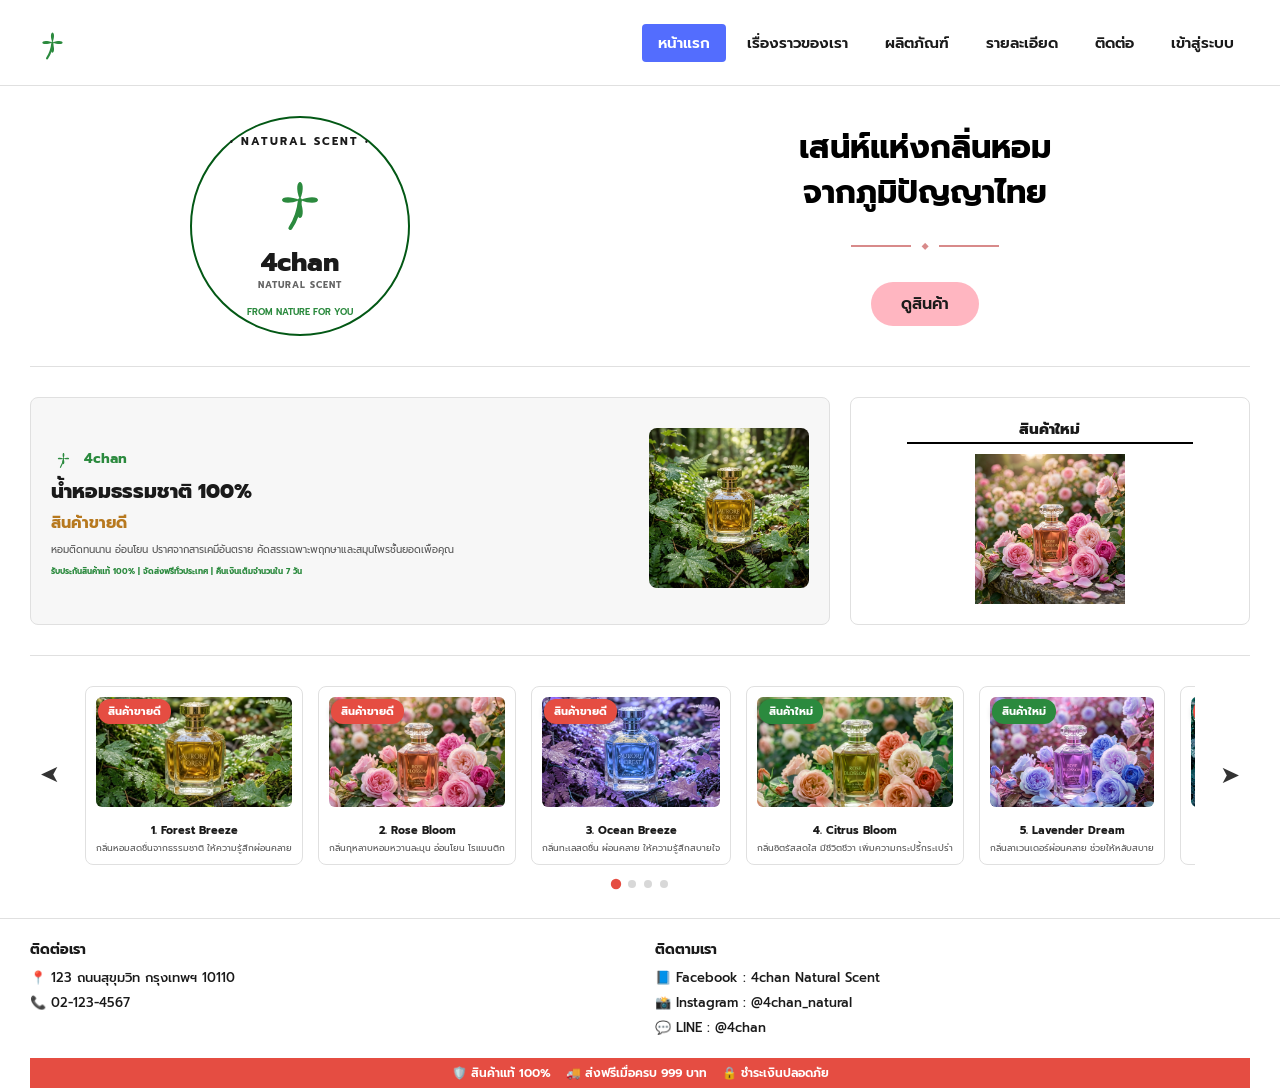
==== index.html @ 2dde5c66 "Add files via upload" ====
<!DOCTYPE html>
<html lang="th">

<head>
    <meta charset="UTF-8">
    <meta name="viewport" content="width=device-width, initial-scale=1.0">
    <title>4chan Natural Scent - หน้าแรก</title>
    <link rel="stylesheet" href="style.css">
</head>

<body>

    <div class="page-container">
        <!-- Header -->
        <header>
            <a href="index.html" class="logo-container">
                <div class="logo-img">
                    <!-- Inline Clover SVG Logo -->
                    <svg viewBox="0 0 100 100" width="100%" height="100%">
                        <path d="M50,50 C38,20 62,20 50,50 C20,38 20,62 50,50 C62,80 38,80 50,50 C80,62 80,38 50,50 Z"
                            fill="#2b8a3e" />
                        <path d="M50,50 Q48,70 38,85" stroke="#2b8a3e" stroke-width="5" stroke-linecap="round"
                            fill="none" />
                    </svg>
                </div>
            </a>
            <nav>
                <a href="index.html" class="active">หน้าแรก</a>
                <a href="about.html">เรื่องราวของเรา</a>
                <a href="products.html">ผลิตภัณฑ์</a>
                <a href="details.html">รายละเอียด</a>
                <a href="contact.html">ติดต่อ</a>
                <a href="login.html">เข้าสู่ระบบ</a>
            </nav>
            <!-- Hamburger Menu Button -->
            <button class="hamburger-btn" id="hamburgerBtn" aria-label="เปิดเมนู">
                <span class="bar"><span class="dot"></span><span class="line"></span></span>
                <span class="bar"><span class="dot"></span><span class="line"></span></span>
                <span class="bar"><span class="dot"></span><span class="line"></span></span>
            </button>
        </header>

        <!-- Mobile Navigation Overlay -->
        <div class="mobile-nav-overlay" id="mobileNavOverlay"></div>
        <div class="mobile-nav-panel" id="mobileNavPanel">
            <button class="mobile-close-btn" id="mobileCloseBtn" aria-label="ปิดเมนู">✕</button>
            <a href="index.html" class="active">หน้าแรก</a>
            <a href="about.html">เรื่องราวของเรา</a>
            <a href="products.html">ผลิตภัณฑ์</a>
            <a href="details.html">รายละเอียด</a>
            <a href="contact.html">ติดต่อ</a>
            <a href="login.html">เข้าสู่ระบบ</a>
        </div>

        <!-- Main Content -->
        <main>
            <!-- Hero Section -->
            <div class="home-hero-section">
                <div class="home-hero-left">
                    <!-- Large Round Logo Wrapper -->
                    <div
                        style="border: 2px solid #035815; border-radius: 50%; padding: 25px; width: 220px; height: 220px; display: flex; flex-direction: column; align-items: center; justify-content: center; position: relative;">
                        <div
                            style="position: absolute; top: 15px; font-size: 11px; font-weight: 700; letter-spacing: 2px;">
                            • NATURAL SCENT •</div>
                        <div style="width: 80px; height: 80px;">
                            <svg viewBox="0 0 100 100" width="100%" height="100%">
                                <path
                                    d="M50,50 C38,20 62,20 50,50 C20,38 20,62 50,50 C62,80 38,80 50,50 C80,62 80,38 50,50 Z"
                                    fill="#2b8a3e" />
                                <path d="M50,50 Q48,70 38,85" stroke="#2b8a3e" stroke-width="5" stroke-linecap="round"
                                    fill="none" />
                            </svg>
                        </div>
                        <div
                            style="font-size: 26px; font-weight: 800; color: #1a1a1a; margin-top: 10px; line-height: 1;">
                            4chan</div>
                        <div
                            style="font-size: 9px; font-weight: 700; color: #666; letter-spacing: 1px; margin-top: 2px;">
                            NATURAL SCENT</div>
                        <div
                            style="position: absolute; bottom: 15px; font-size: 9px; font-weight: 600; color: #2b8a3e;">
                            FROM NATURE FOR YOU</div>
                    </div>
                </div>
                <div class="home-hero-right">
                    <h1 class="home-hero-title">เสน่ห์แห่งกลิ่นหอม<br>จากภูมิปัญญาไทย</h1>
                    <div class="ornament-line">
                        <span class="ornament-diamond">◆</span>
                    </div>
                    <a href="products.html" class="btn-view-products">ดูสินค้า</a>
                </div>
            </div>

            <!-- Bestsellers & New Row -->
            <div class="home-row-1">
                <div class="bestseller-banner">
                    <div style="max-width: 60%;">
                        <div style="display: flex; align-items: center; gap: 8px; margin-bottom: 5px;">
                            <div style="width: 25px; height: 25px;">
                                <svg viewBox="0 0 100 100" width="100%" height="100%">
                                    <path
                                        d="M50,50 C38,20 62,20 50,50 C20,38 20,62 50,50 C62,80 38,80 50,50 C80,62 80,38 50,50 Z"
                                        fill="#2b8a3e" />
                                    <path d="M50,50 Q48,70 38,85" stroke="#2b8a3e" stroke-width="5"
                                        stroke-linecap="round" fill="none" />
                                </svg>
                            </div>
                            <span style="font-size: 14px; font-weight: 700; color: #2b8a3e;">4chan</span>
                        </div>
                        <h2 style="font-size: 20px; font-weight: 800; margin-bottom: 5px;">น้ำหอมธรรมชาติ 100%</h2>
                        <h3 style="font-size: 16px; font-weight: 700; color: #b7791f; margin-bottom: 8px;">สินค้าขายดี
                        </h3>
                        <p style="font-size: 10px; color: #555; line-height: 1.4; margin-bottom: 8px;">หอมติดทนนาน
                            อ่อนโยน ปราศจากสารเคมีอันตราย คัดสรรเฉพาะพฤกษาและสมุนไพรชั้นยอดเพื่อคุณ</p>
                        <span
                            style="font-size: 8px; color: #2b8a3e; font-weight: 700; display: block;">รับประกันสินค้าแท้
                            100% | จัดส่งฟรีทั่วประเทศ | คืนเงินเต็มจำนวนใน 7 วัน</span>
                    </div>
                    <div style="width: 40%; text-align: right;">
                        <img src="assets/forest_breeze.png" alt="Best Seller"
                            style="max-width: 100%; max-height: 160px; object-fit: contain; border-radius: 8px;">
                    </div>
                </div>

                <div class="new-product-banner">
                    <h4
                        style="font-size: 15px; font-weight: 800; border-bottom: 2px solid #000; padding-bottom: 2px; width: 80%;">
                        สินค้าใหม่</h4>
                    <img src="assets/rose_bloom.png" alt="New Product">
                </div>
            </div>

            <!-- Carousel / Slider -->
            <div class="home-carousel-section">
                <div class="carousel-container">
                    <button class="carousel-btn" style="transform: rotate(180deg);">&#10148;</button>

                    <div class="carousel-track">
                        <!-- Product 1 -->
                        <div class="carousel-card">
                            <span class="card-badge">สินค้าขายดี</span>
                            <img src="assets/forest_breeze.png" alt="Forest Breeze">
                            <h5>1. Forest Breeze</h5>
                            <p>กลิ่นหอมสดชื่นจากธรรมชาติ ให้ความรู้สึกผ่อนคลาย</p>
                        </div>
                        <!-- Product 2 -->
                        <div class="carousel-card">
                            <span class="card-badge">สินค้าขายดี</span>
                            <img src="assets/rose_bloom.png" alt="Rose Bloom">
                            <h5>2. Rose Bloom</h5>
                            <p>กลิ่นกุหลาบหอมหวานละมุน อ่อนโยน โรแมนติก</p>
                        </div>
                        <!-- Product 3 -->
                        <div class="carousel-card">
                            <span class="card-badge">สินค้าขายดี</span>
                            <img src="assets/forest_breeze.png" alt="Ocean Breeze" style="filter: hue-rotate(180deg);">
                            <h5>3. Ocean Breeze</h5>
                            <p>กลิ่นทะเลสดชื่น ผ่อนคลาย ให้ความรู้สึกสบายใจ</p>
                        </div>
                        <!-- Product 4 -->
                        <div class="carousel-card">
                            <span class="card-badge new">สินค้าใหม่</span>
                            <img src="assets/rose_bloom.png" alt="Citrus Bloom" style="filter: hue-rotate(45deg);">
                            <h5>4. Citrus Bloom</h5>
                            <p>กลิ่นซิตรัสสดใส มีชีวิตชีวา เพิ่มความกระปรี้กระเปร่า</p>
                        </div>
                        <!-- Product 5 -->
                        <div class="carousel-card">
                            <span class="card-badge new">สินค้าใหม่</span>
                            <img src="assets/rose_bloom.png" alt="Lavender Dream" style="filter: hue-rotate(270deg);">
                            <h5>5. Lavender Dream</h5>
                            <p>กลิ่นลาเวนเดอร์ผ่อนคลาย ช่วยให้หลับสบาย</p>
                        </div>
                        <!-- Product 6 -->
                        <div class="carousel-card">
                            <span class="card-badge">สินค้าขายดี</span>
                            <img src="assets/forest_breeze.png" alt="Jasmine Whisper"
                                style="filter: hue-rotate(90deg);">
                            <h5>6. Jasmine Whisper</h5>
                            <p>กลิ่นมะลิหอมอ่อนโยน สะอาดบริสุทธิ์</p>
                        </div>
                    </div>

                    <button class="carousel-btn">&#10148;</button>
                </div>

                <div class="carousel-dots">
                    <span class="dot active"></span>
                    <span class="dot"></span>
                    <span class="dot"></span>
                    <span class="dot"></span>
                </div>
            </div>
        </main>

        <!-- Footer -->
        <footer>
            <div class="footer-info">
                <div class="footer-col">
                    <h4>ติดต่อเรา</h4>
                    <ul>
                        <li>📍 123 ถนนสุขุมวิท กรุงเทพฯ 10110</li>
                        <li>📞 02-123-4567</li>
                    </ul>
                </div>
                <div class="footer-col">
                    <h4>ติดตามเรา</h4>
                    <ul>
                        <li>📘 Facebook : 4chan Natural Scent</li>
                        <li>📸 Instagram : @4chan_natural</li>
                        <li>💬 LINE : @4chan</li>
                    </ul>
                </div>
            </div>
            <div class="bottom-promo-banner">
                <span>🛡️ สินค้าแท้ 100%</span>
                <span>🚚 ส่งฟรีเมื่อครบ 999 บาท</span>
                <span>🔒 ชำระเงินปลอดภัย</span>
            </div>
        </footer>
    </div>

    <script src="app.js"></script>
</body>

</html>
---- style.css ----
@import url('https://fonts.googleapis.com/css2?family=Prompt:wght@300;400;500;600;700&display=swap');

:root {
    --primary-color: #2b8a3e;
    /* Clover Green */
    --active-bg: #536dfe;
    /* Blue/purple for active menu */
    --accent-purple: #9094f9;
    /* Button and badge purple */
    --light-purple: #d2d4fc;
    /* Input label background */
    --text-dark: #1a1a1a;
    --text-muted: #555555;
    --bg-light: #f5f5f5;
    --bg-card: #f9f9f9;
    --border-color: #e0e0e0;
    --red-banner-bg: #e54d42;
}

* {
    box-sizing: border-box;
    margin: 0;
    padding: 0;
    font-family: 'Prompt', sans-serif;
}

html {
    scroll-behavior: smooth;
}

body {
    background-color: #ffffff;
    color: var(--text-dark);
    display: flex;
    justify-content: center;
    align-items: flex-start;
    min-height: 100vh;
    padding: 0;
    margin: 0;
}

/* Main Outer Container to match the card/frame style of screenshots */
.page-container {
    width: 100%;
    max-width: 100%;
    min-height: 100vh;
    background: #ffffff;
    box-shadow: none;
    border-radius: 0;
    border: none;
    overflow: hidden;
    display: flex;
    flex-direction: column;
}

/* Header Styles */
header {

    display: flex;
    justify-content: space-between;
    align-items: center;
    padding: 20px 30px;
    background-color: #ffffff;
    border-bottom: 1px solid var(--border-color);
}

.logo-container {
    display: flex;
    align-items: center;
    gap: 10px;
    text-decoration: none;
    color: inherit;
}

.logo-img {
    width: 45px;
    height: 45px;
}

nav {
    display: flex;
    align-items: center;
    gap: 5px;
}

nav a {
    text-decoration: none;
    color: var(--text-dark);
    font-weight: 600;
    font-size: 15px;
    padding: 8px 16px;
    border-radius: 4px;
    transition: all 0.2s ease;
}

nav a:hover {
    background-color: rgba(83, 109, 254, 0.1);
}

nav a.active {
    background-color: var(--active-bg);
    color: #ffffff;
}

/* ==================== HAMBURGER MENU ==================== */
.hamburger-btn {
    display: none;
    flex-direction: column;
    justify-content: center;
    align-items: center;
    gap: 5px;
    background: none;
    border: none;
    cursor: pointer;
    padding: 8px;
    z-index: 1100;
}

.hamburger-btn .bar {
    display: flex;
    align-items: center;
    gap: 8px;
}

.hamburger-btn .bar .dot {
    width: 12px;
    height: 12px;
    border: 2.5px solid var(--text-dark);
    border-radius: 50%;
    background: transparent;
    flex-shrink: 0;
}

.hamburger-btn .bar .line {
    width: 32px;
    height: 6px;
    background-color: var(--text-dark);
    border-radius: 4px;
    transition: all 0.3s ease;
}

/* Mobile overlay nav */
.mobile-nav-overlay {
    display: none;
    position: fixed;
    top: 0;
    left: 0;
    width: 100%;
    height: 100%;
    background: rgba(0, 0, 0, 0.6);
    z-index: 1050;
    opacity: 0;
    transition: opacity 0.3s ease;
}

.mobile-nav-overlay.active {
    display: block;
    opacity: 1;
}

.mobile-nav-panel {
    position: fixed;
    top: 0;
    right: -300px;
    width: 280px;
    height: 100%;
    background: #ffffff;
    z-index: 1060;
    padding: 80px 30px 30px 30px;
    box-shadow: -4px 0 15px rgba(0, 0, 0, 0.1);
    transition: right 0.3s ease;
    display: flex;
    flex-direction: column;
    gap: 10px;
}

.mobile-nav-panel.active {
    right: 0;
}

.mobile-nav-panel a {
    text-decoration: none;
    color: var(--text-dark);
    font-weight: 600;
    font-size: 16px;
    padding: 12px 16px;
    border-radius: 8px;
    transition: all 0.2s ease;
    display: block;
}

.mobile-nav-panel a:hover {
    background-color: rgba(83, 109, 254, 0.1);
}

.mobile-nav-panel a.active {
    background-color: var(--active-bg);
    color: #ffffff;
}

.mobile-close-btn {
    position: absolute;
    top: 20px;
    right: 20px;
    background: none;
    border: none;
    font-size: 28px;
    cursor: pointer;
    color: var(--text-dark);
    width: 40px;
    height: 40px;
    display: flex;
    align-items: center;
    justify-content: center;
    border-radius: 50%;
    transition: background 0.2s ease;
}

.mobile-close-btn:hover {
    background-color: rgba(0, 0, 0, 0.05);
}

@media (max-width: 768px) {
    .hamburger-btn {
        display: flex;
    }

    header nav {
        display: none;
    }
}

/* Footer Styles */
footer {
    background-color: #ffffff;
    border-top: 1px solid var(--border-color);
    padding: 20px 30px 0 30px;
}

.footer-info {
    display: grid;
    grid-template-columns: 1fr 1fr;
    gap: 30px;
    padding-bottom: 15px;
}

@media (max-width: 600px) {
    .footer-info {
        grid-template-columns: 1fr;
        gap: 15px;
    }
}

.footer-col h4 {
    font-size: 14px;
    font-weight: 700;
    margin-bottom: 8px;
    color: var(--text-dark);
}

.footer-col ul {
    list-style: none;
}

.footer-col ul li {
    font-size: 13px;
    color: var(--text-dark);
    margin-bottom: 6px;
    display: flex;
    align-items: center;
    gap: 6px;
    font-weight: 500;
}

/* Bottom Red Promo Banner */
.bottom-promo-banner {
    background-color: var(--red-banner-bg);
    color: #ffffff;
    text-align: center;
    padding: 6px 15px;
    font-size: 12px;
    font-weight: 600;
    display: flex;
    justify-content: center;
    align-items: center;
    gap: 15px;
}

.bottom-promo-banner span {
    display: flex;
    align-items: center;
    gap: 4px;
}

/* Common Layout Components */

/* Main content wrapper */
main {
    padding: 30px;
    flex-grow: 1;
}

/* Banner image placeholder / container style */
.hero-banner {
    border-radius: 8px;
    overflow: hidden;
    margin-bottom: 25px;
    border: 1px solid var(--border-color);
}

.hero-banner img {
    width: 100%;
    height: auto;
    display: block;
}

/* Common pill badges */
.badge-pill {
    background-color: var(--accent-purple);
    color: #ffffff;
    padding: 6px 20px;
    border-radius: 20px;
    font-weight: 600;
    font-size: 14px;
    display: inline-block;
}

/* ==================== HOME PAGE (`index.html`) ==================== */
.home-hero-section {
    display: grid;
    grid-template-columns: 1fr 1.2fr;
    gap: 30px;
    align-items: center;
    margin-bottom: 30px;
    border-bottom: 1px solid var(--border-color);
    padding-bottom: 30px;
}

.home-hero-left {
    display: flex;
    flex-direction: column;
    align-items: center;
    text-align: center;
}

.home-hero-logo {
    width: 200px;
    height: 200px;
    margin-bottom: 15px;
}

.home-hero-right {
    text-align: center;
}

.home-hero-title {
    font-size: 32px;
    font-weight: 700;
    line-height: 1.4;
    margin-bottom: 20px;
    color: #000000;
}

.ornament-line {
    display: flex;
    align-items: center;
    justify-content: center;
    gap: 10px;
    margin-bottom: 25px;
}

.ornament-line::before,
.ornament-line::after {
    content: "";
    height: 2px;
    width: 60px;
    background-color: #d88a8a;
    display: inline-block;
}

.ornament-diamond {
    color: #d88a8a;
    font-size: 14px;
}

.btn-view-products {
    background-color: #FFB6C1;
    color: #1a1a1a;
    padding: 10px 30px;
    border-radius: 25px;
    text-decoration: none;
    font-weight: 600;
    font-size: 16px;
    display: inline-block;
    transition: background 0.2s ease;
}

.btn-view-products:hover {
    background-color: #ffa4b2;
}

.home-row-1 {
    display: grid;
    grid-template-columns: 2fr 1fr;
    gap: 20px;
    margin-bottom: 30px;
}

.bestseller-banner {
    background: #f7f7f7;
    border: 1px solid var(--border-color);
    border-radius: 8px;
    padding: 20px;
    display: flex;
    align-items: center;
    justify-content: space-between;
    gap: 20px;
}

.new-product-banner {
    background: #ffffff;
    border: 1px solid var(--border-color);
    border-radius: 8px;
    padding: 20px;
    display: flex;
    flex-direction: column;
    align-items: center;
    justify-content: center;
    text-align: center;
}

.new-product-banner img {
    max-height: 150px;
    object-fit: contain;
    margin-top: 10px;
}

.home-carousel-section {
    position: relative;
    border-top: 1px solid var(--border-color);
    padding-top: 30px;
}

.carousel-container {
    display: flex;
    align-items: center;
    justify-content: space-between;
    gap: 15px;
}

.carousel-track {
    display: flex;
    gap: 15px;
    overflow-x: auto;
    scroll-behavior: smooth;
    -webkit-overflow-scrolling: touch;
    scrollbar-width: none;
    width: 100%;
}

.carousel-track::-webkit-scrollbar {
    display: none;
}

.carousel-card {
    background: #ffffff;
    border: 1px solid var(--border-color);
    border-radius: 8px;
    padding: 10px;
    text-align: center;
    position: relative;
    min-width: calc((100% - 75px) / 6);
    flex-shrink: 0;
    transition: transform 0.25s ease, box-shadow 0.25s ease;
    cursor: pointer;
}

.carousel-card:hover {
    transform: translateY(-4px);
    box-shadow: 0 6px 16px rgba(0, 0, 0, 0.1);
}

.card-badge {
    position: absolute;
    top: 12px;
    left: 12px;
    z-index: 15;
    background-color: #e54d42;
    color: white;
    font-size: 11px;
    padding: 4px 10px;
    border-radius: 12px;
    font-weight: 700;
    white-space: nowrap;
    box-shadow: 0 2px 6px rgba(0, 0, 0, 0.2);
}

.card-badge.new {
    background-color: var(--primary-color);
}

.carousel-card img {
    width: 100%;
    height: 110px;
    object-fit: cover;
    border-radius: 6px;
    margin-bottom: 8px;
}

.carousel-card h5 {
    font-size: 11px;
    font-weight: 700;
    margin-bottom: 4px;
}

.carousel-card p {
    font-size: 9px;
    color: var(--text-muted);
    line-height: 1.2;
}

.carousel-btn {
    background: none;
    border: none;
    font-size: 24px;
    cursor: pointer;
    color: #333333;
    padding: 10px;
    transition: color 0.2s ease, transform 0.2s ease;
    flex-shrink: 0;
}

.carousel-btn:hover {
    color: var(--primary-color);
    transform: scale(1.2);
}

.carousel-dots {
    display: flex;
    justify-content: center;
    gap: 8px;
    margin-top: 15px;
}

.dot {
    width: 8px;
    height: 8px;
    border-radius: 50%;
    background-color: #d8d8d8;
    cursor: pointer;
    transition: background-color 0.3s ease, transform 0.2s ease;
}

.dot:hover {
    transform: scale(1.3);
}

.dot.active {
    background-color: var(--red-banner-bg);
    transform: scale(1.3);
}

/* ==================== ABOUT US PAGE (`about.html`) ==================== */
.about-section {
    margin-bottom: 30px;
}

.about-intro-grid {
    display: grid;
    grid-template-columns: 1fr 1.2fr;
    gap: 30px;
    align-items: center;
    margin-top: 25px;
}

.about-intro-img {
    width: 100%;
    border-radius: 8px;
    object-fit: cover;
}

.about-intro-box {
    background-color: #fca5a5;
    /* Pink/peach tone */
    color: #1a1c3d;
    padding: 30px;
    border-radius: 50px;
    /* Highly rounded as in screenshot */
    text-align: center;
    box-shadow: 0 4px 10px rgba(0, 0, 0, 0.05);
}

.about-intro-box h3 {
    font-size: 22px;
    font-weight: 700;
    margin-bottom: 12px;
}

.about-intro-box p {
    font-size: 14px;
    font-weight: 600;
    line-height: 1.6;
}

.scent-identities {
    margin-top: 35px;
    border-top: 1px solid var(--border-color);
    padding-top: 30px;
}

.scent-grid {
    display: grid;
    grid-template-columns: repeat(6, 1fr);
    gap: 15px;
    margin-top: 20px;
}

.scent-card {
    text-align: center;
    cursor: pointer;
    transition: transform 0.25s ease, box-shadow 0.25s ease;
    padding: 8px;
    border-radius: 8px;
    background: #ffffff;
    border: 1px solid var(--border-color);
}

.scent-card:hover {
    transform: translateY(-4px);
    box-shadow: 0 6px 16px rgba(140, 75, 39, 0.15);
    border-color: #8c4b27;
}

.scent-banner-card {
    transition: transform 0.25s ease, filter 0.25s ease;
}

.scent-banner-card:hover {
    transform: translateY(-4px);
    filter: brightness(1.08);
}

.scent-card img {
    width: 100%;
    aspect-ratio: 1;
    object-fit: cover;
    border-radius: 6px;
    margin-bottom: 6px;
}

.scent-card span {
    display: block;
    font-size: 12px;
    font-weight: 700;
    color: #8c4b27;
}

.scent-read-hint {
    font-size: 9px !important;
    font-weight: 600 !important;
    color: #9333ea !important;
    background: #f3e8ff;
    border-radius: 10px;
    padding: 2px 6px;
    margin-top: 4px;
}

/* ==================== PRODUCTS PAGE (`products.html`) ==================== */
.products-layout {
    display: grid;
    grid-template-columns: 240px 1fr;
    gap: 25px;
}

.sidebar-filter {
    background-color: #e5e5e5;
    border-radius: 20px;
    padding: 20px;
    display: flex;
    flex-direction: column;
    gap: 20px;
}

.filter-group {
    border-bottom: 1px solid #cccccc;
    padding-bottom: 15px;
}

.filter-group:last-child {
    border-bottom: none;
}

.filter-group h4 {
    font-size: 15px;
    font-weight: 700;
    margin-bottom: 10px;
}

.filter-option {
    display: flex;
    align-items: center;
    gap: 8px;
    margin-bottom: 8px;
    font-size: 13px;
    font-weight: 600;
    cursor: pointer;
}

.filter-option input[type="checkbox"] {
    appearance: none;
    width: 14px;
    height: 14px;
    background-color: #fbc2c2;
    border-radius: 2px;
    outline: none;
    cursor: pointer;
    display: inline-block;
    position: relative;
}

.filter-option input[type="checkbox"]:checked::after {
    content: "✓";
    position: absolute;
    color: #ffffff;
    font-size: 10px;
    left: 2px;
    top: -2px;
}

.filter-option input[type="checkbox"]:checked {
    background-color: var(--accent-purple);
}

.sidebar-buttons {
    display: flex;
    flex-direction: column;
    gap: 10px;
}

.btn-sidebar {
    background-color: var(--accent-purple);
    color: #ffffff;
    border: none;
    padding: 8px;
    border-radius: 6px;
    font-weight: 600;
    cursor: pointer;
    font-size: 13px;
    text-align: center;
    transition: background 0.2s ease;
}

.btn-sidebar:hover {
    background-color: #7b80f2;
}

.products-main-grid {
    display: grid;
    grid-template-columns: repeat(3, 1fr);
    gap: 20px;
}

.product-card {
    background-color: #ffffff;
    border: 1px solid var(--border-color);
    border-radius: 8px;
    padding: 10px;
    text-align: center;
    position: relative;
    display: flex;
    flex-direction: column;
    justify-content: space-between;
    transition: transform 0.25s ease, box-shadow 0.25s ease;
    cursor: pointer;
}

.product-card:hover {
    transform: translateY(-4px);
    box-shadow: 0 6px 18px rgba(0, 0, 0, 0.1);
}

.product-card img {
    width: 100%;
    height: 170px;
    object-fit: cover;
    border-radius: 6px;
    margin-bottom: 10px;
    transition: transform 0.3s ease;
}

.product-card:hover img {
    transform: scale(1.03);
}

.product-card h4 {
    font-size: 12px;
    font-weight: 700;
    margin-bottom: 6px;
}

.product-card p {
    font-size: 10px;
    color: var(--text-muted);
    line-height: 1.3;
    margin-bottom: 10px;
    flex-grow: 1;
}

.products-pagination {
    display: flex;
    justify-content: center;
    align-items: center;
    gap: 10px;
    margin-top: 30px;
    font-size: 18px;
    font-weight: 700;
}

.page-num {
    width: 32px;
    height: 32px;
    display: flex;
    align-items: center;
    justify-content: center;
    border-radius: 4px;
    cursor: pointer;
    transition: background-color 0.2s ease, color 0.2s ease;
}

.page-num:hover {
    background-color: rgba(229, 77, 66, 0.2);
}

.page-num.active {
    background-color: var(--red-banner-bg);
    color: white;
}

.page-arrow {
    cursor: pointer;
    padding: 0 10px;
}

/* ==================== DETAILS PAGE (`details.html`) ==================== */
.details-section {
    display: flex;
    flex-direction: column;
    gap: 30px;
}

.details-top {
    display: grid;
    grid-template-columns: 1fr 1.2fr;
    gap: 30px;
    align-items: start;
}

.details-img-container img {
    width: 100%;
    aspect-ratio: 1;
    object-fit: cover;
    border-radius: 120px;
    /* Highly rounded as in screenshot */
    border: 1px solid var(--border-color);
}

.details-info {
    display: flex;
    flex-direction: column;
}

.details-tag-bestseller {
    font-weight: 700;
    font-size: 14px;
    color: #000000;
    margin-bottom: 4px;
}

.details-title {
    font-size: 24px;
    font-weight: 700;
    margin-bottom: 10px;
    border-bottom: 1px solid #000;
    padding-bottom: 4px;
    display: inline-block;
}

.details-subtitle {
    font-size: 14px;
    font-weight: 700;
    color: #000000;
    margin-bottom: 15px;
}

.details-price {
    font-size: 20px;
    font-weight: 700;
    color: #000000;
    margin-bottom: 10px;
}

.details-rating {
    display: flex;
    align-items: center;
    gap: 6px;
    font-size: 13px;
    font-weight: 600;
    margin-bottom: 20px;
}

.details-rating span.stars {
    color: #000000;
}

.details-table {
    width: 100%;
    border-collapse: collapse;
    margin-bottom: 20px;
}

.details-table td {
    padding: 6px 0;
    font-size: 14px;
    font-weight: 700;
    border-bottom: 1px solid var(--border-color);
}

.details-table td:first-child {
    width: 130px;
    color: var(--text-dark);
}

.details-table td:last-child {
    color: var(--text-dark);
}

.quantity-selector {
    display: flex;
    align-items: center;
    gap: 15px;
    margin-bottom: 20px;
    font-weight: 700;
    font-size: 15px;
}

.qty-controls {
    display: flex;
    align-items: center;
    background-color: #cccccc;
    border-radius: 20px;
    overflow: hidden;
}

.qty-btn {
    border: none;
    background: none;
    width: 32px;
    height: 32px;
    font-size: 18px;
    font-weight: 700;
    cursor: pointer;
    display: flex;
    align-items: center;
    justify-content: center;
}

.qty-val {
    width: 40px;
    text-align: center;
    font-weight: 700;
}

.details-action-buttons {
    display: flex;
    gap: 15px;
}

.btn-details {
    background-color: var(--accent-purple);
    color: #ffffff;
    border: none;
    padding: 10px 30px;
    border-radius: 20px;
    font-weight: 700;
    font-size: 14px;
    cursor: pointer;
    transition: background 0.2s;
}

.btn-details:hover {
    background-color: #7b80f2;
}

.details-bottom-grid {
    display: grid;
    grid-template-columns: 1.2fr 1fr;
    gap: 30px;
    align-items: start;
    border-top: 1px solid var(--border-color);
    padding-top: 25px;
}

.desc-card {
    background-color: #b8b9c3;
    border-radius: 12px;
    padding: 20px;
    font-size: 13px;
    font-weight: 600;
    line-height: 1.6;
    color: #000;
}

.pyramid-img {
    width: 100%;
    border-radius: 12px;
    object-fit: cover;
}

.marketing-features {
    grid-column: 1 / -1;
    display: flex;
    justify-content: center;
    flex-wrap: wrap;
    gap: 15px 30px;
    margin-top: 15px;
}

.feature-item {
    display: flex;
    align-items: center;
    gap: 6px;
    font-size: 12px;
    font-weight: 700;
}

/* ==================== CONTACT PAGE (`contact.html`) ==================== */
.contact-container {
    background-color: #b5b5be;
    border-radius: 40px;
    padding: 30px;
    display: grid;
    grid-template-columns: 1fr 1fr;
    gap: 30px;
    margin-top: 20px;
}

@media (max-width: 768px) {
    .contact-container {
        grid-template-columns: 1fr;
    }
}

.contact-form {
    display: flex;
    flex-direction: column;
    gap: 15px;
}

.form-group {
    display: flex;
    flex-direction: column;
    gap: 8px;
}

.form-label {
    background-color: var(--light-purple);
    color: #000000;
    padding: 6px 15px;
    border-radius: 6px;
    font-weight: 700;
    font-size: 13px;
    align-self: flex-start;
}

.form-input {
    width: 100%;
    padding: 10px 15px;
    border: none;
    border-radius: 4px;
    background-color: #ececee;
    font-size: 14px;
}

.form-checkbox-group {
    display: flex;
    flex-direction: column;
    gap: 8px;
}

.checkbox-item {
    display: flex;
    align-items: center;
    gap: 10px;
    font-size: 13px;
    font-weight: 700;
    color: #000;
}

.checkbox-item input[type="checkbox"] {
    appearance: none;
    width: 20px;
    height: 20px;
    background-color: #ececee;
    border-radius: 2px;
    outline: none;
    cursor: pointer;
    position: relative;
}

.checkbox-item input[type="checkbox"]:checked::after {
    content: "✓";
    position: absolute;
    color: var(--accent-purple);
    font-size: 16px;
    left: 4px;
    top: -2px;
    font-weight: bold;
}

.btn-submit {
    background-color: var(--accent-purple);
    color: #000000;
    border: none;
    padding: 10px;
    border-radius: 8px;
    font-weight: 700;
    font-size: 15px;
    cursor: pointer;
    align-self: center;
    width: 200px;
    margin-top: 10px;
    transition: background 0.2s;
}

.btn-submit:hover {
    background-color: #7b80f2;
}

.contact-images {
    display: flex;
    flex-direction: column;
    gap: 20px;
    justify-content: center;
}

.contact-images img {
    width: 100%;
    height: 180px;
    object-fit: cover;
    border-radius: 30px;
    box-shadow: 0 4px 10px rgba(0, 0, 0, 0.1);
}

.contact-banner-quote {
    background-color: #b5b5be;
    border-radius: 12px;
    padding: 15px;
    text-align: center;
    font-size: 13px;
    font-weight: 700;
    line-height: 1.6;
    margin-top: 25px;
    color: #000;
    display: flex;
    align-items: center;
    justify-content: center;
    gap: 8px;
}

/* ==================== LOGIN PAGE (`login.html`) ==================== */

/* Main wrapper to center the form vertically */
.login-main {
    display: flex;
    align-items: center;
    justify-content: center;
    padding: 40px 20px;
    min-height: 60vh;
    background: linear-gradient(135deg, #fdf2f8 0%, #f0fdf4 30%, #faf5ff 60%, #f0fdf4 100%);
}

/* Login card container */
.login-wrapper {
    width: 100%;
    max-width: 460px;
    background: rgba(255, 255, 255, 0.85);
    backdrop-filter: blur(12px);
    -webkit-backdrop-filter: blur(12px);
    border-radius: 28px;
    border: 1px solid rgba(209, 176, 220, 0.35);
    box-shadow:
        0 8px 32px rgba(144, 148, 249, 0.12),
        0 2px 8px rgba(43, 138, 62, 0.06);
    padding: 40px 36px;
    animation: loginFadeIn 0.6s ease-out;
}

@keyframes loginFadeIn {
    from {
        opacity: 0;
        transform: translateY(20px);
    }
    to {
        opacity: 1;
        transform: translateY(0);
    }
}

/* Header section inside card */
.login-header {
    text-align: center;
    margin-bottom: 30px;
}

.login-logo {
    width: 60px;
    height: 60px;
    margin: 0 auto 14px auto;
    animation: loginLogoFloat 3s ease-in-out infinite;
}

@keyframes loginLogoFloat {
    0%, 100% { transform: translateY(0); }
    50% { transform: translateY(-6px); }
}

.login-title {
    font-size: 26px;
    font-weight: 700;
    color: var(--text-dark);
    margin-bottom: 6px;
}

.login-subtitle {
    font-size: 13px;
    font-weight: 500;
    color: var(--text-muted);
    line-height: 1.5;
}

/* Form */
.login-form {
    display: flex;
    flex-direction: column;
    gap: 20px;
}

.login-form-group {
    display: flex;
    flex-direction: column;
    gap: 8px;
}

.login-label {
    display: flex;
    align-items: center;
    gap: 6px;
    font-size: 13px;
    font-weight: 700;
    color: #4a3560;
    background: linear-gradient(135deg, #f3e8ff, #ede9fe);
    padding: 6px 14px;
    border-radius: 8px;
    align-self: flex-start;
}

.login-label-icon {
    font-size: 14px;
}

.login-input {
    width: 100%;
    padding: 13px 16px;
    border: 2px solid #e8dff0;
    border-radius: 14px;
    background-color: #faf8fc;
    font-size: 14px;
    font-family: 'Prompt', sans-serif;
    color: var(--text-dark);
    transition: all 0.3s ease;
    outline: none;
}

.login-input::placeholder {
    color: #b8adc4;
    font-size: 13px;
}

.login-input:focus {
    border-color: #9094f9;
    background-color: #ffffff;
    box-shadow: 0 0 0 4px rgba(144, 148, 249, 0.15);
}

/* Password wrapper for toggle icon */
.login-password-wrapper {
    position: relative;
}

.login-password-wrapper .login-input {
    padding-right: 50px;
}

.login-toggle-password {
    position: absolute;
    right: 14px;
    top: 50%;
    transform: translateY(-50%);
    background: none;
    border: none;
    cursor: pointer;
    font-size: 18px;
    padding: 4px;
    opacity: 0.6;
    transition: opacity 0.2s ease;
}

.login-toggle-password:hover {
    opacity: 1;
}

/* Submit button */
.login-btn {
    width: 100%;
    padding: 14px;
    border: none;
    border-radius: 16px;
    background: linear-gradient(135deg, #2b8a3e 0%, #38a169 40%, #9094f9 100%);
    color: #ffffff;
    font-size: 16px;
    font-weight: 700;
    font-family: 'Prompt', sans-serif;
    cursor: pointer;
    transition: all 0.3s ease;
    margin-top: 6px;
    box-shadow: 0 4px 15px rgba(43, 138, 62, 0.25);
    position: relative;
    overflow: hidden;
}

.login-btn::before {
    content: '';
    position: absolute;
    top: 0;
    left: -100%;
    width: 100%;
    height: 100%;
    background: linear-gradient(90deg, transparent, rgba(255, 255, 255, 0.2), transparent);
    transition: left 0.5s ease;
}

.login-btn:hover::before {
    left: 100%;
}

.login-btn:hover {
    transform: translateY(-2px);
    box-shadow: 0 6px 20px rgba(43, 138, 62, 0.35);
}

.login-btn:active {
    transform: translateY(0);
    box-shadow: 0 2px 8px rgba(43, 138, 62, 0.2);
}

/* Decorative footer inside card */
.login-footer-decoration {
    display: flex;
    align-items: center;
    justify-content: center;
    gap: 10px;
    margin-top: 28px;
    padding-top: 20px;
    border-top: 1px solid #ede9fe;
}

.login-ornament {
    font-size: 16px;
    animation: loginLeafSway 2.5s ease-in-out infinite alternate;
}

.login-ornament:last-child {
    animation-delay: 0.5s;
}

@keyframes loginLeafSway {
    0% { transform: rotate(-5deg); }
    100% { transform: rotate(5deg); }
}

.login-ornament-line {
    width: 40px;
    height: 2px;
    background: linear-gradient(90deg, #d8b4fe, #2b8a3e);
    border-radius: 1px;
}

.login-ornament-text {
    font-size: 11px;
    font-weight: 700;
    color: #2b8a3e;
    letter-spacing: 0.5px;
    white-space: nowrap;
}

/* ===== Login Page - Mobile Responsive ===== */
@media (max-width: 768px) {
    .login-main {
        padding: 25px 15px;
        min-height: 50vh;
    }

    .login-wrapper {
        padding: 30px 24px;
        border-radius: 22px;
        max-width: 100%;
    }

    .login-title {
        font-size: 22px;
    }

    .login-subtitle {
        font-size: 12px;
    }

    .login-input {
        padding: 11px 14px;
        font-size: 13px;
    }

    .login-btn {
        padding: 12px;
        font-size: 15px;
    }
}

@media (max-width: 400px) {
    .login-wrapper {
        padding: 24px 18px;
        border-radius: 18px;
    }

    .login-ornament-line {
        width: 25px;
    }

    .login-ornament-text {
        font-size: 10px;
    }
}

/* ==================== ABOUT PAGE - REFACTORED CLASSES ==================== */
/* ย้ายจาก inline style เพื่อให้ media query ทำงานได้ */

.about-category-grid {
    display: grid;
    grid-template-columns: 1.2fr 1fr 1fr 1fr 1fr;
    min-height: 180px;
}

.about-banner-bottom {
    background-color: #1e602b;
    display: flex;
    justify-content: space-between;
    align-items: center;
    padding: 10px 25px;
    font-size: 10px;
    font-weight: 600;
}

.about-banner-bottom-links {
    display: flex;
    gap: 20px;
}

/* ==================== GLOBAL RESPONSIVE — MOBILE ==================== */
@media (max-width: 768px) {

    /* --- Common / Global --- */
    header {
        padding: 12px 15px;
    }

    main {
        padding: 15px;
    }

    footer {
        padding: 15px 15px 0 15px;
    }

    .bottom-promo-banner {
        flex-direction: column;
        gap: 4px;
        padding: 8px 10px;
        font-size: 11px;
    }

    /* --- HOME PAGE (index.html) --- */
    .home-hero-section {
        grid-template-columns: 1fr;
        gap: 20px;
        padding-bottom: 20px;
    }

    .home-hero-title {
        font-size: 24px;
    }

    .home-row-1 {
        grid-template-columns: 1fr;
        gap: 15px;
    }

    .carousel-track {
        gap: 10px;
    }

    .carousel-card {
        min-width: calc((100% - 10px) / 2);
    }

    .carousel-btn {
        display: none;
    }

    .carousel-container {
        gap: 0;
    }

    /* --- ABOUT PAGE (about.html) --- */
    .about-intro-grid {
        grid-template-columns: 1fr;
        gap: 20px;
    }

    .about-intro-box {
        border-radius: 20px;
        padding: 20px;
    }

    .scent-grid {
        grid-template-columns: repeat(3, 1fr);
        gap: 10px;
    }

    .about-category-grid {
        grid-template-columns: 1fr 1fr;
        min-height: auto;
    }

    .about-banner-bottom {
        flex-direction: column;
        gap: 8px;
        text-align: center;
        padding: 10px 15px;
    }

    .about-banner-bottom-links {
        flex-direction: column;
        gap: 4px;
    }

    /* --- PRODUCTS PAGE (products.html) --- */
    .products-layout {
        grid-template-columns: 1fr;
        gap: 15px;
    }

    .sidebar-filter {
        border-radius: 12px;
        padding: 15px;
    }

    .products-main-grid {
        grid-template-columns: repeat(2, 1fr);
        gap: 12px;
    }

    /* --- DETAILS PAGE (details.html) --- */
    .details-top {
        grid-template-columns: 1fr;
        gap: 20px;
    }

    .details-img-container img {
        border-radius: 20px;
        max-width: 280px;
        margin: 0 auto;
        display: block;
    }

    .details-title {
        font-size: 20px;
    }

    .details-action-buttons {
        flex-wrap: wrap;
    }

    .details-bottom-grid {
        grid-template-columns: 1fr;
        gap: 20px;
    }

    /* --- CONTACT PAGE (contact.html) --- */
    .contact-container {
        border-radius: 20px;
        padding: 20px;
    }
}

/* ==================== EXTRA SMALL SCREENS (≤480px) ==================== */
@media (max-width: 480px) {

    .home-hero-title {
        font-size: 20px;
    }

    .carousel-card {
        min-width: calc((100% - 10px) / 2);
    }

    .scent-grid {
        grid-template-columns: repeat(2, 1fr);
    }

    .about-category-grid {
        grid-template-columns: 1fr;
    }

    .products-main-grid {
        grid-template-columns: 1fr;
        gap: 10px;
    }

    .details-action-buttons {
        flex-direction: column;
    }

    .btn-details {
        width: 100%;
        text-align: center;
    }
}

/* ==================== PRODUCT MODAL & HIGHLIGHT STYLES ==================== */

/* Best Seller Glowing Frame & Badges */
.product-card.bestseller-card {
    border: 2px solid #f0abfc;
    box-shadow: 0 0 16px rgba(240, 171, 252, 0.4), 0 4px 12px rgba(0, 0, 0, 0.05);
    position: relative;
    background: linear-gradient(180deg, #ffffff 0%, #fffdfa 100%);
}

.bestseller-badge {
    background: linear-gradient(135deg, #e54d42 0%, #ec4899 100%) !important;
    color: #ffffff;
    font-weight: 700;
    box-shadow: 0 2px 8px rgba(229, 77, 66, 0.3);
}

/* Modal Overlay Backdrop */
.product-modal-overlay {
    position: fixed;
    top: 0;
    left: 0;
    width: 100%;
    height: 100%;
    background: rgba(15, 12, 25, 0.65);
    backdrop-filter: blur(8px);
    -webkit-backdrop-filter: blur(8px);
    z-index: 2000;
    display: flex;
    align-items: center;
    justify-content: center;
    padding: 20px;
    opacity: 0;
    visibility: hidden;
    transition: opacity 0.3s ease, visibility 0.3s ease;
}

.product-modal-overlay.active {
    opacity: 1;
    visibility: visible;
}

/* Modal Box */
.product-modal {
    background: #ffffff;
    width: 100%;
    max-width: 680px;
    border-radius: 24px;
    box-shadow: 0 20px 50px rgba(144, 148, 249, 0.25);
    position: relative;
    overflow: hidden;
    border: 1px solid rgba(240, 171, 252, 0.4);
    transform: scale(0.85);
    transition: transform 0.3s cubic-bezier(0.34, 1.56, 0.64, 1);
}

.product-modal-overlay.active .product-modal {
    transform: scale(1);
}

/* Close Button */
.product-modal-close {
    position: absolute;
    top: 15px;
    right: 15px;
    background: #f3e8ff;
    border: none;
    width: 36px;
    height: 36px;
    border-radius: 50%;
    font-size: 18px;
    cursor: pointer;
    color: #4a3560;
    display: flex;
    align-items: center;
    justify-content: center;
    transition: all 0.2s ease;
    z-index: 10;
}

.product-modal-close:hover {
    background: #e9d5ff;
    transform: rotate(90deg);
}

/* Modal Layout Content */
.product-modal-content {
    display: grid;
    grid-template-columns: 240px 1fr;
    gap: 25px;
    padding: 30px;
}

.product-modal-image-wrapper {
    position: relative;
    background: #faf5ff;
    border-radius: 16px;
    padding: 20px;
    display: flex;
    align-items: center;
    justify-content: center;
}

.product-modal-img {
    max-width: 100%;
    max-height: 220px;
    object-fit: contain;
    filter: drop-shadow(0 8px 16px rgba(144, 148, 249, 0.2));
}

.modal-badge-popular {
    position: absolute;
    top: 12px;
    left: 12px;
    background: linear-gradient(135deg, #e54d42, #f472b6);
    color: #ffffff;
    font-size: 11px;
    font-weight: 700;
    padding: 4px 10px;
    border-radius: 20px;
    box-shadow: 0 2px 6px rgba(0, 0, 0, 0.15);
}

.product-modal-details {
    display: flex;
    flex-direction: column;
    justify-content: center;
}

.modal-gender-tag {
    font-size: 11px;
    font-weight: 700;
    color: #9333ea;
    background: #f3e8ff;
    padding: 3px 10px;
    border-radius: 12px;
    align-self: flex-start;
    margin-bottom: 8px;
}

.modal-title {
    font-size: 22px;
    font-weight: 800;
    color: var(--text-dark);
    margin-bottom: 4px;
}

.modal-price {
    font-size: 18px;
    font-weight: 700;
    color: #2b8a3e;
    margin-bottom: 10px;
}

.modal-desc {
    font-size: 13px;
    color: var(--text-muted);
    line-height: 1.4;
    margin-bottom: 15px;
}

.modal-info-group {
    margin-bottom: 14px;
}

.modal-subtitle {
    font-size: 12px;
    font-weight: 700;
    color: #4a3560;
    margin-bottom: 4px;
}

.modal-notes-text {
    font-size: 12px;
    font-weight: 600;
    color: #555555;
    background: #fdf4ff;
    padding: 6px 12px;
    border-radius: 8px;
    border-left: 3px solid #c084fc;
}

/* Satisfaction Rate Progress Bar */
.modal-satisfaction-header {
    display: flex;
    justify-content: space-between;
    align-items: center;
    margin-bottom: 4px;
}

.modal-satisfaction-rate {
    font-size: 12px;
    font-weight: 800;
    color: #db2777;
}

.modal-progress-bar-bg {
    width: 100%;
    height: 10px;
    background: #fce7f3;
    border-radius: 10px;
    overflow: hidden;
}

.modal-progress-bar-fill {
    height: 100%;
    background: linear-gradient(90deg, #ec4899 0%, #a855f7 100%);
    border-radius: 10px;
    transition: width 0.6s ease;
}

/* Modal Actions */
.modal-actions {
    display: flex;
    gap: 10px;
    margin-top: 10px;
}

.btn-modal-cart {
    flex: 1;
    background: linear-gradient(135deg, #2b8a3e, #9094f9);
    color: #ffffff;
    border: none;
    padding: 10px 16px;
    border-radius: 12px;
    font-weight: 700;
    font-size: 13px;
    cursor: pointer;
    transition: transform 0.2s, box-shadow 0.2s;
}

.btn-modal-cart:hover {
    transform: translateY(-2px);
    box-shadow: 0 4px 12px rgba(43, 138, 62, 0.3);
}

.btn-modal-details {
    background: #f3e8ff;
    color: #6b21a8;
    text-decoration: none;
    padding: 10px 16px;
    border-radius: 12px;
    font-weight: 700;
    font-size: 13px;
    display: flex;
    align-items: center;
    justify-content: center;
    transition: background 0.2s;
}

.btn-modal-details:hover {
    background: #e9d5ff;
}

/* Responsive Modal for Mobile */
@media (max-width: 640px) {
    .product-modal-content {
        grid-template-columns: 1fr;
        gap: 15px;
        padding: 20px;
        max-height: 85vh;
        overflow-y: auto;
    }

    .product-modal-image-wrapper {
        padding: 10px;
    }

    .product-modal-img {
        max-height: 150px;
    }

    .modal-title {
        font-size: 18px;
    }

    .modal-actions {
        flex-direction: column;
    }
}

/* ==================== PRODUCT BADGES & FILTER ANIMATION ==================== */

/* Card Badges (Pastel Pink/Purple Theme) */
.new-badge {
    background: linear-gradient(135deg, #a855f7 0%, #ec4899 100%) !important;
    color: #ffffff;
    font-weight: 700;
    box-shadow: 0 2px 8px rgba(168, 85, 247, 0.25);
}

.popular-badge {
    background: linear-gradient(135deg, #f472b6 0%, #c084fc 100%) !important;
    color: #ffffff;
    font-weight: 700;
    box-shadow: 0 2px 8px rgba(244, 114, 182, 0.25);
}

.nature-badge {
    background: linear-gradient(135deg, #2b8a3e 0%, #34d399 100%) !important;
    color: #ffffff;
    font-weight: 700;
    box-shadow: 0 2px 8px rgba(43, 138, 62, 0.25);
}

/* Card Smooth Fade Filtering Animation */
.product-card {
    transition: opacity 0.4s ease, transform 0.4s ease, box-shadow 0.25s ease;
    opacity: 1;
    transform: scale(1);
}

.product-card.filter-hidden {
    opacity: 0;
    transform: scale(0.9);
    pointer-events: none;
    position: absolute;
    width: 0;
    height: 0;
    padding: 0;
    margin: 0;
    overflow: hidden;
    border: none;
}

/* Active Checkbox Label Style */
.filter-option input[type="checkbox"]:checked + span,
.filter-option input[type="checkbox"]:checked {
    accent-color: #9333ea;
}

.filter-option:has(input[type="checkbox"]:checked) {
    color: #9333ea;
    font-weight: 700;
}
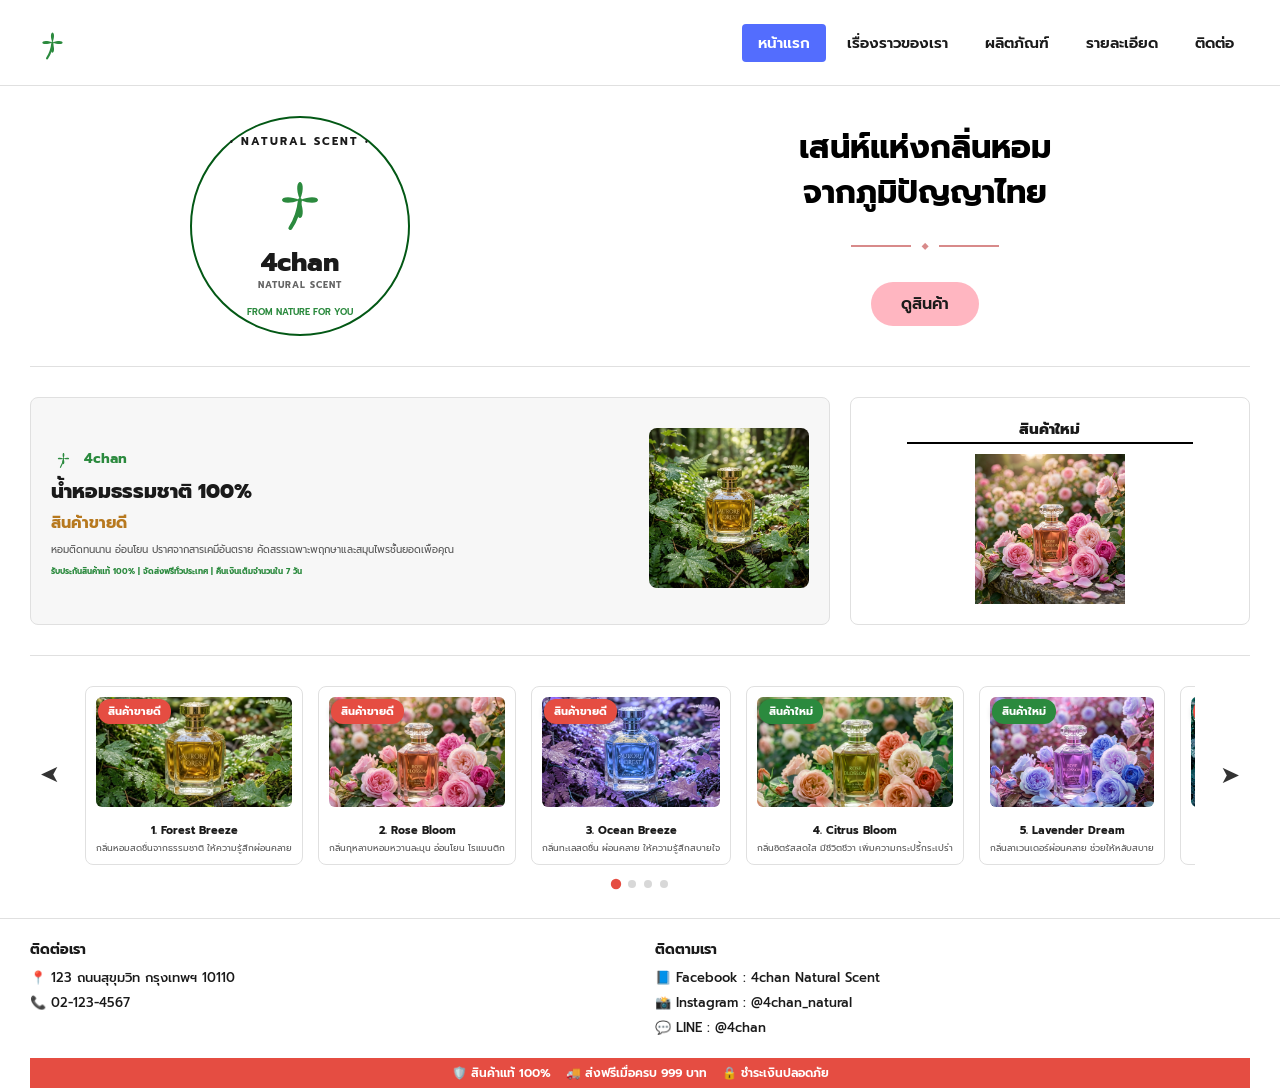
==== commit eab406f2: "Add files via upload" ====
--- a/index.html
+++ b/index.html
@@ -30,7 +30,6 @@
                 <a href="products.html">ผลิตภัณฑ์</a>
                 <a href="details.html">รายละเอียด</a>
                 <a href="contact.html">ติดต่อ</a>
-                <a href="login.html">เข้าสู่ระบบ</a>
             </nav>
             <!-- Hamburger Menu Button -->
             <button class="hamburger-btn" id="hamburgerBtn" aria-label="เปิดเมนู">
@@ -49,7 +48,6 @@
             <a href="products.html">ผลิตภัณฑ์</a>
             <a href="details.html">รายละเอียด</a>
             <a href="contact.html">ติดต่อ</a>
-            <a href="login.html">เข้าสู่ระบบ</a>
         </div>
 
         <!-- Main Content -->
--- a/style.css
+++ b/style.css
@@ -1200,6 +1200,7 @@
         opacity: 0;
         transform: translateY(20px);
     }
+
     to {
         opacity: 1;
         transform: translateY(0);
@@ -1220,8 +1221,15 @@
 }
 
 @keyframes loginLogoFloat {
-    0%, 100% { transform: translateY(0); }
-    50% { transform: translateY(-6px); }
+
+    0%,
+    100% {
+        transform: translateY(0);
+    }
+
+    50% {
+        transform: translateY(-6px);
+    }
 }
 
 .login-title {
@@ -1384,8 +1392,13 @@
 }
 
 @keyframes loginLeafSway {
-    0% { transform: rotate(-5deg); }
-    100% { transform: rotate(5deg); }
+    0% {
+        transform: rotate(-5deg);
+    }
+
+    100% {
+        transform: rotate(5deg);
+    }
 }
 
 .login-ornament-line {
@@ -1971,7 +1984,7 @@
 }
 
 /* Active Checkbox Label Style */
-.filter-option input[type="checkbox"]:checked + span,
+.filter-option input[type="checkbox"]:checked+span,
 .filter-option input[type="checkbox"]:checked {
     accent-color: #9333ea;
 }
